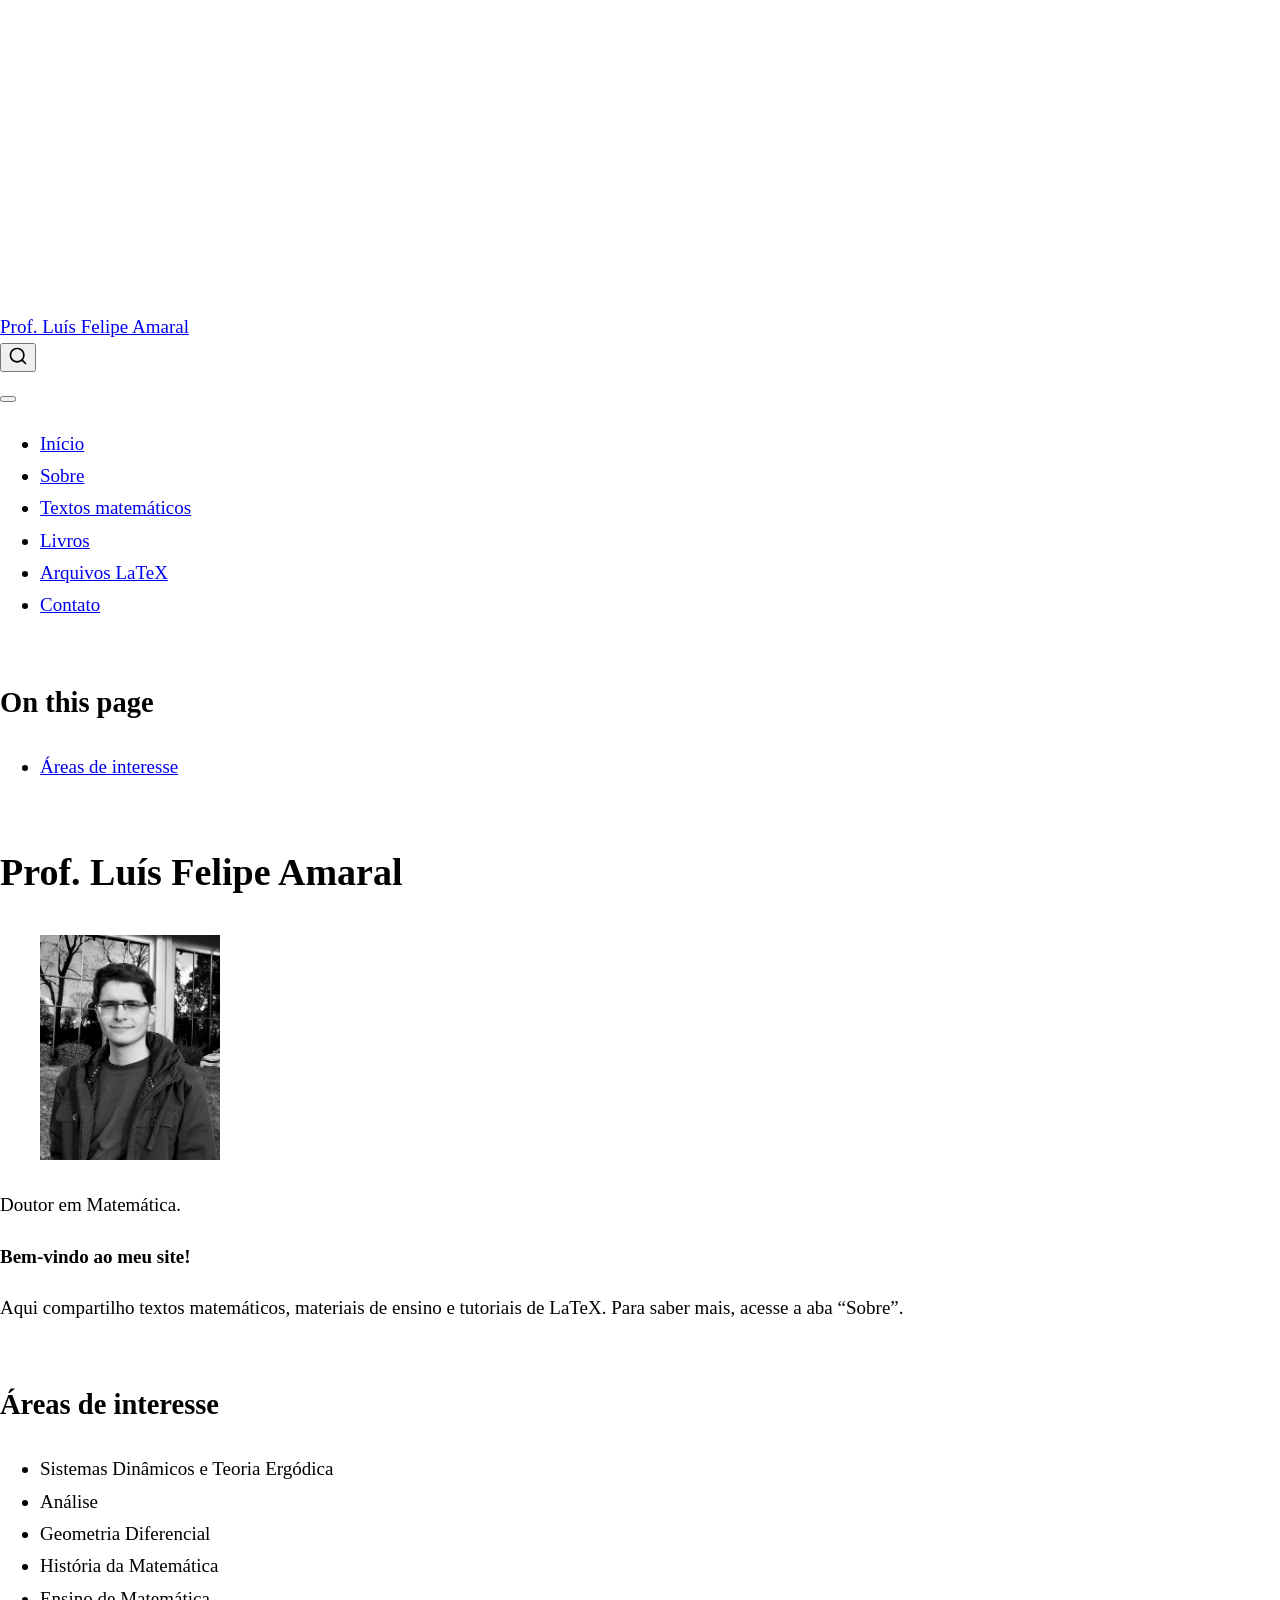
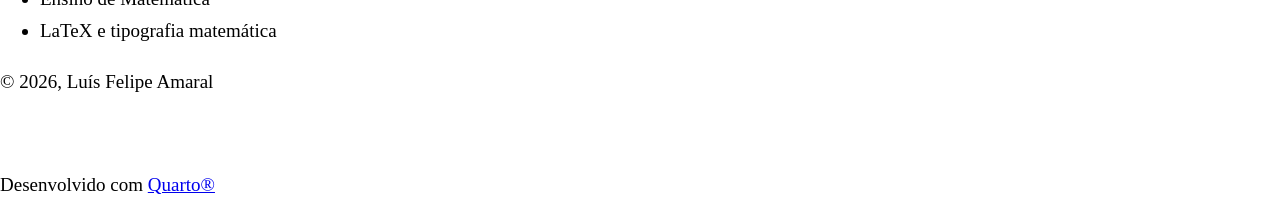
==== index.html @ c72cdb97 "Built site for gh-pages" ====
<!DOCTYPE html>
<html xmlns="http://www.w3.org/1999/xhtml" lang="en" xml:lang="en"><head>

<meta charset="utf-8">
<meta name="generator" content="quarto-1.9.38">

<meta name="viewport" content="width=device-width, initial-scale=1.0, user-scalable=yes">


<title>Prof.&nbsp;Luís Felipe Amaral</title>
<style>
/* Default styles provided by pandoc.
** See https://pandoc.org/MANUAL.html#variables-for-html for config info.
*/
code{white-space: pre-wrap;}
span.smallcaps{font-variant: small-caps;}
div.columns{display: flex; gap: min(4vw, 1.5em);}
div.column{flex: auto; overflow-x: auto;}
div.hanging-indent{margin-left: 1.5em; text-indent: -1.5em;}
ul.task-list{list-style: none;}
ul.task-list li input[type="checkbox"] {
  width: 0.8em;
  margin: 0 0.8em 0.2em -1em; /* quarto-specific, see https://github.com/quarto-dev/quarto-cli/issues/4556 */ 
  vertical-align: middle;
}
</style>


<script src="site_libs/quarto-nav/quarto-nav.js"></script>
<script src="site_libs/clipboard/clipboard.min.js"></script>
<script src="site_libs/quarto-search/autocomplete.umd.js"></script>
<script src="site_libs/quarto-search/fuse.min.js"></script>
<script src="site_libs/quarto-search/quarto-search.js"></script>
<meta name="quarto:offset" content="./">
<script src="site_libs/quarto-html/quarto.js" type="module"></script>
<script src="site_libs/quarto-html/tabsets/tabsets.js" type="module"></script>
<script src="site_libs/quarto-html/popper.min.js"></script>
<script src="site_libs/quarto-html/tippy.umd.min.js"></script>
<script src="site_libs/quarto-html/anchor.min.js"></script>
<link href="site_libs/quarto-html/tippy.css" rel="stylesheet">
<link href="site_libs/quarto-html/quarto-syntax-highlighting-15634bcf2e68342d4ad2dfa704d543f6.css" rel="stylesheet" id="quarto-text-highlighting-styles">
<script src="site_libs/bootstrap/bootstrap.min.js"></script>
<link href="site_libs/bootstrap/bootstrap-icons.css" rel="stylesheet">
<link href="site_libs/bootstrap/bootstrap-158031087360bce0ff56dc785ce39e06.min.css" rel="stylesheet" append-hash="true" id="quarto-bootstrap" data-mode="light">
<script id="quarto-search-options" type="application/json">{
  "location": "navbar",
  "copy-button": false,
  "collapse-after": 3,
  "panel-placement": "end",
  "type": "overlay",
  "limit": 50,
  "keyboard-shortcut": [
    "f",
    "/",
    "s"
  ],
  "show-item-context": false,
  "language": {
    "search-no-results-text": "No results",
    "search-matching-documents-text": "matching documents",
    "search-copy-link-title": "Copy link to search",
    "search-hide-matches-text": "Hide additional matches",
    "search-more-match-text": "more match in this document",
    "search-more-matches-text": "more matches in this document",
    "search-clear-button-title": "Clear",
    "search-text-placeholder": "",
    "search-detached-cancel-button-title": "Cancel",
    "search-submit-button-title": "Submit",
    "search-label": "Search"
  }
}</script>


<link rel="stylesheet" href="styles.css">
</head>

<body class="nav-fixed quarto-light">

<div id="quarto-search-results"></div>
  <header id="quarto-header" class="headroom fixed-top">
    <nav class="navbar navbar-expand-lg " data-bs-theme="dark">
      <div class="navbar-container container-fluid">
      <div class="navbar-brand-container mx-auto">
    <a class="navbar-brand" href="./index.html">
    <span class="navbar-title">Prof.&nbsp;Luís Felipe Amaral</span>
    </a>
  </div>
            <div id="quarto-search" class="" title="Search"></div>
          <button class="navbar-toggler" type="button" data-bs-toggle="collapse" data-bs-target="#navbarCollapse" aria-controls="navbarCollapse" role="menu" aria-expanded="false" aria-label="Toggle navigation" onclick="if (window.quartoToggleHeadroom) { window.quartoToggleHeadroom(); }">
  <span class="navbar-toggler-icon"></span>
</button>
          <div class="collapse navbar-collapse" id="navbarCollapse">
            <ul class="navbar-nav navbar-nav-scroll me-auto">
  <li class="nav-item">
    <a class="nav-link active" href="./index.html" aria-current="page"> 
<span class="menu-text">Início</span></a>
  </li>  
  <li class="nav-item">
    <a class="nav-link" href="./about.html"> 
<span class="menu-text">Sobre</span></a>
  </li>  
  <li class="nav-item">
    <a class="nav-link" href="./notes.html"> 
<span class="menu-text">Textos matemáticos</span></a>
  </li>  
  <li class="nav-item">
    <a class="nav-link" href="./books.html"> 
<span class="menu-text">Livros</span></a>
  </li>  
  <li class="nav-item">
    <a class="nav-link" href="./latex.html"> 
<span class="menu-text">Arquivos LaTeX</span></a>
  </li>  
  <li class="nav-item">
    <a class="nav-link" href="./contact.html"> 
<span class="menu-text">Contato</span></a>
  </li>  
</ul>
          </div> <!-- /navcollapse -->
            <div class="quarto-navbar-tools">
  <a href="" class="quarto-reader-toggle quarto-navigation-tool px-1" onclick="window.quartoToggleReader(); return false;" title="Toggle reader mode">
  <div class="quarto-reader-toggle-btn">
  <i class="bi"></i>
  </div>
</a>
</div>
      </div> <!-- /container-fluid -->
    </nav>
</header>
<!-- content -->
<div id="quarto-content" class="quarto-container page-columns page-rows-contents page-layout-article page-navbar">
<!-- sidebar -->
<!-- margin-sidebar -->
    <div id="quarto-margin-sidebar" class="sidebar margin-sidebar">
        <nav id="TOC" role="doc-toc" class="toc-active">
    <h2 id="toc-title">On this page</h2>
   
  <ul>
  <li><a href="#áreas-de-interesse" id="toc-áreas-de-interesse" class="nav-link active" data-scroll-target="#áreas-de-interesse">Áreas de interesse</a></li>
  </ul>
</nav>
    </div>
<!-- main -->
<main class="content" id="quarto-document-content">

<header id="title-block-header" class="quarto-title-block default">
<div class="quarto-title">
<h1 class="title">Prof.&nbsp;Luís Felipe Amaral</h1>
</div>



<div class="quarto-title-meta">

    
  
    
  </div>
  


</header>


<div class="quarto-figure quarto-figure-right">
<figure class="figure">
<p><img src="images/profile.jpeg" class="img-fluid quarto-figure quarto-figure-right figure-img" width="180"></p>
</figure>
</div>
<p>Doutor em Matemática.</p>
<p><strong>Bem-vindo ao meu site!</strong></p>
<p>Aqui compartilho textos matemáticos, materiais de ensino e tutoriais de LaTeX. Para saber mais, acesse a aba “Sobre”.</p>
<section id="áreas-de-interesse" class="level2">
<h2 class="anchored" data-anchor-id="áreas-de-interesse">Áreas de interesse</h2>
<ul>
<li>Sistemas Dinâmicos e Teoria Ergódica</li>
<li>Análise</li>
<li>Geometria Diferencial</li>
<li>História da Matemática</li>
<li>Ensino de Matemática</li>
<li>LaTeX e tipografia matemática</li>
</ul>


</section>

<a onclick="window.scrollTo(0, 0); return false;" role="button" id="quarto-back-to-top"><i class="bi bi-arrow-up"></i> Back to top</a></main> <!-- /main -->
<script id="quarto-html-after-body" type="application/javascript">
  window.document.addEventListener("DOMContentLoaded", function (event) {
    const icon = "";
    const anchorJS = new window.AnchorJS();
    anchorJS.options = {
      placement: 'right',
      icon: icon
    };
    anchorJS.add('.anchored');
    const isCodeAnnotation = (el) => {
      for (const clz of el.classList) {
        if (clz.startsWith('code-annotation-')) {                     
          return true;
        }
      }
      return false;
    }
    const onCopySuccess = function(e) {
      // button target
      const button = e.trigger;
      // don't keep focus
      button.blur();
      // flash "checked"
      button.classList.add('code-copy-button-checked');
      var currentTitle = button.getAttribute("title");
      button.setAttribute("title", "Copied!");
      let tooltip;
      if (window.bootstrap) {
        button.setAttribute("data-bs-toggle", "tooltip");
        button.setAttribute("data-bs-placement", "left");
        button.setAttribute("data-bs-title", "Copied!");
        tooltip = new bootstrap.Tooltip(button, 
          { trigger: "manual", 
            customClass: "code-copy-button-tooltip",
            offset: [0, -8]});
        tooltip.show();    
      }
      setTimeout(function() {
        if (tooltip) {
          tooltip.hide();
          button.removeAttribute("data-bs-title");
          button.removeAttribute("data-bs-toggle");
          button.removeAttribute("data-bs-placement");
        }
        button.setAttribute("title", currentTitle);
        button.classList.remove('code-copy-button-checked');
      }, 1000);
      // clear code selection
      e.clearSelection();
    }
    const getTextToCopy = function(trigger) {
      const outerScaffold = trigger.parentElement.cloneNode(true);
      const codeEl = outerScaffold.querySelector('code');
      for (const childEl of codeEl.children) {
        if (isCodeAnnotation(childEl)) {
          childEl.remove();
        }
      }
      return codeEl.innerText;
    }
    const clipboard = new window.ClipboardJS('.code-copy-button:not([data-in-quarto-modal])', {
      text: getTextToCopy
    });
    clipboard.on('success', onCopySuccess);
    if (window.document.getElementById('quarto-embedded-source-code-modal')) {
      const clipboardModal = new window.ClipboardJS('.code-copy-button[data-in-quarto-modal]', {
        text: getTextToCopy,
        container: window.document.getElementById('quarto-embedded-source-code-modal')
      });
      clipboardModal.on('success', onCopySuccess);
    }
      var localhostRegex = new RegExp(/^(?:http|https):\/\/localhost\:?[0-9]*\//);
      var mailtoRegex = new RegExp(/^mailto:/);
        var filterRegex = new RegExp('/' + window.location.host + '/');
      var isInternal = (href) => {
          return filterRegex.test(href) || localhostRegex.test(href) || mailtoRegex.test(href);
      }
      // Inspect non-navigation links and adorn them if external
     var links = window.document.querySelectorAll('a[href]:not(.nav-link):not(.navbar-brand):not(.toc-action):not(.sidebar-link):not(.sidebar-item-toggle):not(.pagination-link):not(.no-external):not([aria-hidden]):not(.dropdown-item):not(.quarto-navigation-tool):not(.about-link)');
      for (var i=0; i<links.length; i++) {
        const link = links[i];
        if (!isInternal(link.href)) {
          // undo the damage that might have been done by quarto-nav.js in the case of
          // links that we want to consider external
          if (link.dataset.originalHref !== undefined) {
            link.href = link.dataset.originalHref;
          }
        }
      }
    function tippyHover(el, contentFn, onTriggerFn, onUntriggerFn) {
      const config = {
        allowHTML: true,
        maxWidth: 500,
        delay: 100,
        arrow: false,
        appendTo: function(el) {
            return el.parentElement;
        },
        interactive: true,
        interactiveBorder: 10,
        theme: 'quarto',
        placement: 'bottom-start',
      };
      if (contentFn) {
        config.content = contentFn;
      }
      if (onTriggerFn) {
        config.onTrigger = onTriggerFn;
      }
      if (onUntriggerFn) {
        config.onUntrigger = onUntriggerFn;
      }
      window.tippy(el, config); 
    }
    const noterefs = window.document.querySelectorAll('a[role="doc-noteref"]');
    for (var i=0; i<noterefs.length; i++) {
      const ref = noterefs[i];
      tippyHover(ref, function() {
        // use id or data attribute instead here
        let href = ref.getAttribute('data-footnote-href') || ref.getAttribute('href');
        try { href = new URL(href).hash; } catch {}
        const id = href.replace(/^#\/?/, "");
        const note = window.document.getElementById(id);
        if (note) {
          return note.innerHTML;
        } else {
          return "";
        }
      });
    }
    const xrefs = window.document.querySelectorAll('a.quarto-xref');
    const processXRef = (id, note) => {
      // Strip column container classes
      const stripColumnClz = (el) => {
        el.classList.remove("page-full", "page-columns");
        if (el.children) {
          for (const child of el.children) {
            stripColumnClz(child);
          }
        }
      }
      stripColumnClz(note)
      if (id === null || id.startsWith('sec-')) {
        // Special case sections, only their first couple elements
        const container = document.createElement("div");
        if (note.children && note.children.length > 2) {
          container.appendChild(note.children[0].cloneNode(true));
          for (let i = 1; i < note.children.length; i++) {
            const child = note.children[i];
            if (child.tagName === "P" && child.innerText === "") {
              continue;
            } else {
              container.appendChild(child.cloneNode(true));
              break;
            }
          }
          if (window.Quarto?.typesetMath) {
            window.Quarto.typesetMath(container);
          }
          return container.innerHTML
        } else {
          if (window.Quarto?.typesetMath) {
            window.Quarto.typesetMath(note);
          }
          return note.innerHTML;
        }
      } else {
        // Remove any anchor links if they are present
        const anchorLink = note.querySelector('a.anchorjs-link');
        if (anchorLink) {
          anchorLink.remove();
        }
        if (window.Quarto?.typesetMath) {
          window.Quarto.typesetMath(note);
        }
        if (note.classList.contains("callout")) {
          return note.outerHTML;
        } else {
          return note.innerHTML;
        }
      }
    }
    for (var i=0; i<xrefs.length; i++) {
      const xref = xrefs[i];
      tippyHover(xref, undefined, function(instance) {
        instance.disable();
        let url = xref.getAttribute('href');
        let hash = undefined; 
        if (url.startsWith('#')) {
          hash = url;
        } else {
          try { hash = new URL(url).hash; } catch {}
        }
        if (hash) {
          const id = hash.replace(/^#\/?/, "");
          const note = window.document.getElementById(id);
          if (note !== null) {
            try {
              const html = processXRef(id, note.cloneNode(true));
              instance.setContent(html);
            } finally {
              instance.enable();
              instance.show();
            }
          } else {
            // See if we can fetch this
            fetch(url.split('#')[0])
            .then(res => res.text())
            .then(html => {
              const parser = new DOMParser();
              const htmlDoc = parser.parseFromString(html, "text/html");
              const note = htmlDoc.getElementById(id);
              if (note !== null) {
                const html = processXRef(id, note);
                instance.setContent(html);
              } 
            }).finally(() => {
              instance.enable();
              instance.show();
            });
          }
        } else {
          // See if we can fetch a full url (with no hash to target)
          // This is a special case and we should probably do some content thinning / targeting
          fetch(url)
          .then(res => res.text())
          .then(html => {
            const parser = new DOMParser();
            const htmlDoc = parser.parseFromString(html, "text/html");
            const note = htmlDoc.querySelector('main.content');
            if (note !== null) {
              // This should only happen for chapter cross references
              // (since there is no id in the URL)
              // remove the first header
              if (note.children.length > 0 && note.children[0].tagName === "HEADER") {
                note.children[0].remove();
              }
              const html = processXRef(null, note);
              instance.setContent(html);
            } 
          }).finally(() => {
            instance.enable();
            instance.show();
          });
        }
      }, function(instance) {
      });
    }
        let selectedAnnoteEl;
        const selectorForAnnotation = ( cell, annotation) => {
          let cellAttr = 'data-code-cell="' + cell + '"';
          let lineAttr = 'data-code-annotation="' +  annotation + '"';
          const selector = 'span[' + cellAttr + '][' + lineAttr + ']';
          return selector;
        }
        const selectCodeLines = (annoteEl) => {
          const doc = window.document;
          const targetCell = annoteEl.getAttribute("data-target-cell");
          const targetAnnotation = annoteEl.getAttribute("data-target-annotation");
          const annoteSpan = window.document.querySelector(selectorForAnnotation(targetCell, targetAnnotation));
          const lines = annoteSpan.getAttribute("data-code-lines").split(",");
          const lineIds = lines.map((line) => {
            return targetCell + "-" + line;
          })
          let top = null;
          let height = null;
          let parent = null;
          if (lineIds.length > 0) {
              //compute the position of the single el (top and bottom and make a div)
              const el = window.document.getElementById(lineIds[0]);
              top = el.offsetTop;
              height = el.offsetHeight;
              parent = el.parentElement.parentElement;
            if (lineIds.length > 1) {
              const lastEl = window.document.getElementById(lineIds[lineIds.length - 1]);
              const bottom = lastEl.offsetTop + lastEl.offsetHeight;
              height = bottom - top;
            }
            if (top !== null && height !== null && parent !== null) {
              // cook up a div (if necessary) and position it 
              let div = window.document.getElementById("code-annotation-line-highlight");
              if (div === null) {
                div = window.document.createElement("div");
                div.setAttribute("id", "code-annotation-line-highlight");
                div.style.position = 'absolute';
                parent.appendChild(div);
              }
              div.style.top = top - 2 + "px";
              div.style.height = height + 4 + "px";
              div.style.left = 0;
              let gutterDiv = window.document.getElementById("code-annotation-line-highlight-gutter");
              if (gutterDiv === null) {
                gutterDiv = window.document.createElement("div");
                gutterDiv.setAttribute("id", "code-annotation-line-highlight-gutter");
                gutterDiv.style.position = 'absolute';
                const codeCell = window.document.getElementById(targetCell);
                const gutter = codeCell.querySelector('.code-annotation-gutter');
                gutter.appendChild(gutterDiv);
              }
              gutterDiv.style.top = top - 2 + "px";
              gutterDiv.style.height = height + 4 + "px";
            }
            selectedAnnoteEl = annoteEl;
          }
        };
        const unselectCodeLines = () => {
          const elementsIds = ["code-annotation-line-highlight", "code-annotation-line-highlight-gutter"];
          elementsIds.forEach((elId) => {
            const div = window.document.getElementById(elId);
            if (div) {
              div.remove();
            }
          });
          selectedAnnoteEl = undefined;
        };
          // Handle positioning of the toggle
      window.addEventListener(
        "resize",
        throttle(() => {
          elRect = undefined;
          if (selectedAnnoteEl) {
            selectCodeLines(selectedAnnoteEl);
          }
        }, 10)
      );
      function throttle(fn, ms) {
      let throttle = false;
      let timer;
        return (...args) => {
          if(!throttle) { // first call gets through
              fn.apply(this, args);
              throttle = true;
          } else { // all the others get throttled
              if(timer) clearTimeout(timer); // cancel #2
              timer = setTimeout(() => {
                fn.apply(this, args);
                timer = throttle = false;
              }, ms);
          }
        };
      }
        // Attach click handler to the DT
        const annoteDls = window.document.querySelectorAll('dt[data-target-cell]');
        for (const annoteDlNode of annoteDls) {
          annoteDlNode.addEventListener('click', (event) => {
            const clickedEl = event.target;
            if (clickedEl !== selectedAnnoteEl) {
              unselectCodeLines();
              const activeEl = window.document.querySelector('dt[data-target-cell].code-annotation-active');
              if (activeEl) {
                activeEl.classList.remove('code-annotation-active');
              }
              selectCodeLines(clickedEl);
              clickedEl.classList.add('code-annotation-active');
            } else {
              // Unselect the line
              unselectCodeLines();
              clickedEl.classList.remove('code-annotation-active');
            }
          });
        }
    const findCites = (el) => {
      const parentEl = el.parentElement;
      if (parentEl) {
        const cites = parentEl.dataset.cites;
        if (cites) {
          return {
            el,
            cites: cites.split(' ')
          };
        } else {
          return findCites(el.parentElement)
        }
      } else {
        return undefined;
      }
    };
    var bibliorefs = window.document.querySelectorAll('a[role="doc-biblioref"]');
    for (var i=0; i<bibliorefs.length; i++) {
      const ref = bibliorefs[i];
      const citeInfo = findCites(ref);
      if (citeInfo) {
        tippyHover(citeInfo.el, function() {
          var popup = window.document.createElement('div');
          citeInfo.cites.forEach(function(cite) {
            var citeDiv = window.document.createElement('div');
            citeDiv.classList.add('hanging-indent');
            citeDiv.classList.add('csl-entry');
            var biblioDiv = window.document.getElementById('ref-' + cite);
            if (biblioDiv) {
              citeDiv.innerHTML = biblioDiv.innerHTML;
            }
            popup.appendChild(citeDiv);
          });
          return popup.innerHTML;
        });
      }
    }
  });
  </script>
</div> <!-- /content -->
<footer class="footer">
  <div class="nav-footer">
    <div class="nav-footer-left">
<p>© 2026, Luís Felipe Amaral</p>
</div>   
    <div class="nav-footer-center">
      &nbsp;
    </div>
    <div class="nav-footer-right">
<p>Desenvolvido com <a href="https://quarto.org">Quarto®</a></p>
</div>
  </div>
</footer>




</body></html>
---- site_libs/quarto-html/tippy.css ----
.tippy-box[data-animation=fade][data-state=hidden]{opacity:0}[data-tippy-root]{max-width:calc(100vw - 10px)}.tippy-box{position:relative;background-color:#333;color:#fff;border-radius:4px;font-size:14px;line-height:1.4;white-space:normal;outline:0;transition-property:transform,visibility,opacity}.tippy-box[data-placement^=top]>.tippy-arrow{bottom:0}.tippy-box[data-placement^=top]>.tippy-arrow:before{bottom:-7px;left:0;border-width:8px 8px 0;border-top-color:initial;transform-origin:center top}.tippy-box[data-placement^=bottom]>.tippy-arrow{top:0}.tippy-box[data-placement^=bottom]>.tippy-arrow:before{top:-7px;left:0;border-width:0 8px 8px;border-bottom-color:initial;transform-origin:center bottom}.tippy-box[data-placement^=left]>.tippy-arrow{right:0}.tippy-box[data-placement^=left]>.tippy-arrow:before{border-width:8px 0 8px 8px;border-left-color:initial;right:-7px;transform-origin:center left}.tippy-box[data-placement^=right]>.tippy-arrow{left:0}.tippy-box[data-placement^=right]>.tippy-arrow:before{left:-7px;border-width:8px 8px 8px 0;border-right-color:initial;transform-origin:center right}.tippy-box[data-inertia][data-state=visible]{transition-timing-function:cubic-bezier(.54,1.5,.38,1.11)}.tippy-arrow{width:16px;height:16px;color:#333}.tippy-arrow:before{content:"";position:absolute;border-color:transparent;border-style:solid}.tippy-content{position:relative;padding:5px 9px;z-index:1}
---- site_libs/quarto-html/quarto-syntax-highlighting-15634bcf2e68342d4ad2dfa704d543f6.css ----
/* quarto syntax highlight colors */
:root {
  --quarto-hl-ot-color: #003B4F;
  --quarto-hl-at-color: #657422;
  --quarto-hl-ss-color: #20794D;
  --quarto-hl-an-color: #5E5E5E;
  --quarto-hl-fu-color: #4758AB;
  --quarto-hl-st-color: #20794D;
  --quarto-hl-cf-color: #003B4F;
  --quarto-hl-op-color: #5E5E5E;
  --quarto-hl-er-color: #AD0000;
  --quarto-hl-bn-color: #AD0000;
  --quarto-hl-al-color: #AD0000;
  --quarto-hl-va-color: #111111;
  --quarto-hl-bu-color: inherit;
  --quarto-hl-ex-color: inherit;
  --quarto-hl-pp-color: #AD0000;
  --quarto-hl-in-color: #5E5E5E;
  --quarto-hl-vs-color: #20794D;
  --quarto-hl-wa-color: #5E5E5E;
  --quarto-hl-do-color: #5E5E5E;
  --quarto-hl-im-color: #00769E;
  --quarto-hl-ch-color: #20794D;
  --quarto-hl-dt-color: #AD0000;
  --quarto-hl-fl-color: #AD0000;
  --quarto-hl-co-color: #5E5E5E;
  --quarto-hl-cv-color: #5E5E5E;
  --quarto-hl-cn-color: #8f5902;
  --quarto-hl-sc-color: #5E5E5E;
  --quarto-hl-dv-color: #AD0000;
  --quarto-hl-kw-color: #003B4F;
}

/* other quarto variables */
:root {
  --quarto-font-monospace: SFMono-Regular, Menlo, Monaco, Consolas, "Liberation Mono", "Courier New", monospace;
}

/* syntax highlight based on Pandoc's rules */
pre > code.sourceCode > span {
  color: #003B4F;
}

code.sourceCode > span {
  color: #003B4F;
}

div.sourceCode,
div.sourceCode pre.sourceCode {
  color: #003B4F;
}

/* Normal */
code span {
  color: #003B4F;
}

/* Alert */
code span.al {
  color: #AD0000;
  font-style: inherit;
}

/* Annotation */
code span.an {
  color: #5E5E5E;
  font-style: inherit;
}

/* Attribute */
code span.at {
  color: #657422;
  font-style: inherit;
}

/* BaseN */
code span.bn {
  color: #AD0000;
  font-style: inherit;
}

/* BuiltIn */
code span.bu {
  font-style: inherit;
}

/* ControlFlow */
code span.cf {
  color: #003B4F;
  font-weight: bold;
  font-style: inherit;
}

/* Char */
code span.ch {
  color: #20794D;
  font-style: inherit;
}

/* Constant */
code span.cn {
  color: #8f5902;
  font-style: inherit;
}

/* Comment */
code span.co {
  color: #5E5E5E;
  font-style: inherit;
}

/* CommentVar */
code span.cv {
  color: #5E5E5E;
  font-style: italic;
}

/* Documentation */
code span.do {
  color: #5E5E5E;
  font-style: italic;
}

/* DataType */
code span.dt {
  color: #AD0000;
  font-style: inherit;
}

/* DecVal */
code span.dv {
  color: #AD0000;
  font-style: inherit;
}

/* Error */
code span.er {
  color: #AD0000;
  font-style: inherit;
}

/* Extension */
code span.ex {
  font-style: inherit;
}

/* Float */
code span.fl {
  color: #AD0000;
  font-style: inherit;
}

/* Function */
code span.fu {
  color: #4758AB;
  font-style: inherit;
}

/* Import */
code span.im {
  color: #00769E;
  font-style: inherit;
}

/* Information */
code span.in {
  color: #5E5E5E;
  font-style: inherit;
}

/* Keyword */
code span.kw {
  color: #003B4F;
  font-weight: bold;
  font-style: inherit;
}

/* Operator */
code span.op {
  color: #5E5E5E;
  font-style: inherit;
}

/* Other */
code span.ot {
  color: #003B4F;
  font-style: inherit;
}

/* Preprocessor */
code span.pp {
  color: #AD0000;
  font-style: inherit;
}

/* SpecialChar */
code span.sc {
  color: #5E5E5E;
  font-style: inherit;
}

/* SpecialString */
code span.ss {
  color: #20794D;
  font-style: inherit;
}

/* String */
code span.st {
  color: #20794D;
  font-style: inherit;
}

/* Variable */
code span.va {
  color: #111111;
  font-style: inherit;
}

/* VerbatimString */
code span.vs {
  color: #20794D;
  font-style: inherit;
}

/* Warning */
code span.wa {
  color: #5E5E5E;
  font-style: italic;
}

.prevent-inlining {
  content: "</";
}

/*# sourceMappingURL=f23921c56f73e400b49028c9186a1aa0.css.map */
---- styles.css ----
/* css styles */
body {

    font-size: 19px;

    line-height: 1.7;

    max-width: 1280px;

    margin: auto;

}

h1 {

    margin-top: 1.5em;

    margin-bottom: 0.8em;

}

h2 {

    margin-top: 2em;

}

p {

    text-align: justify;

}
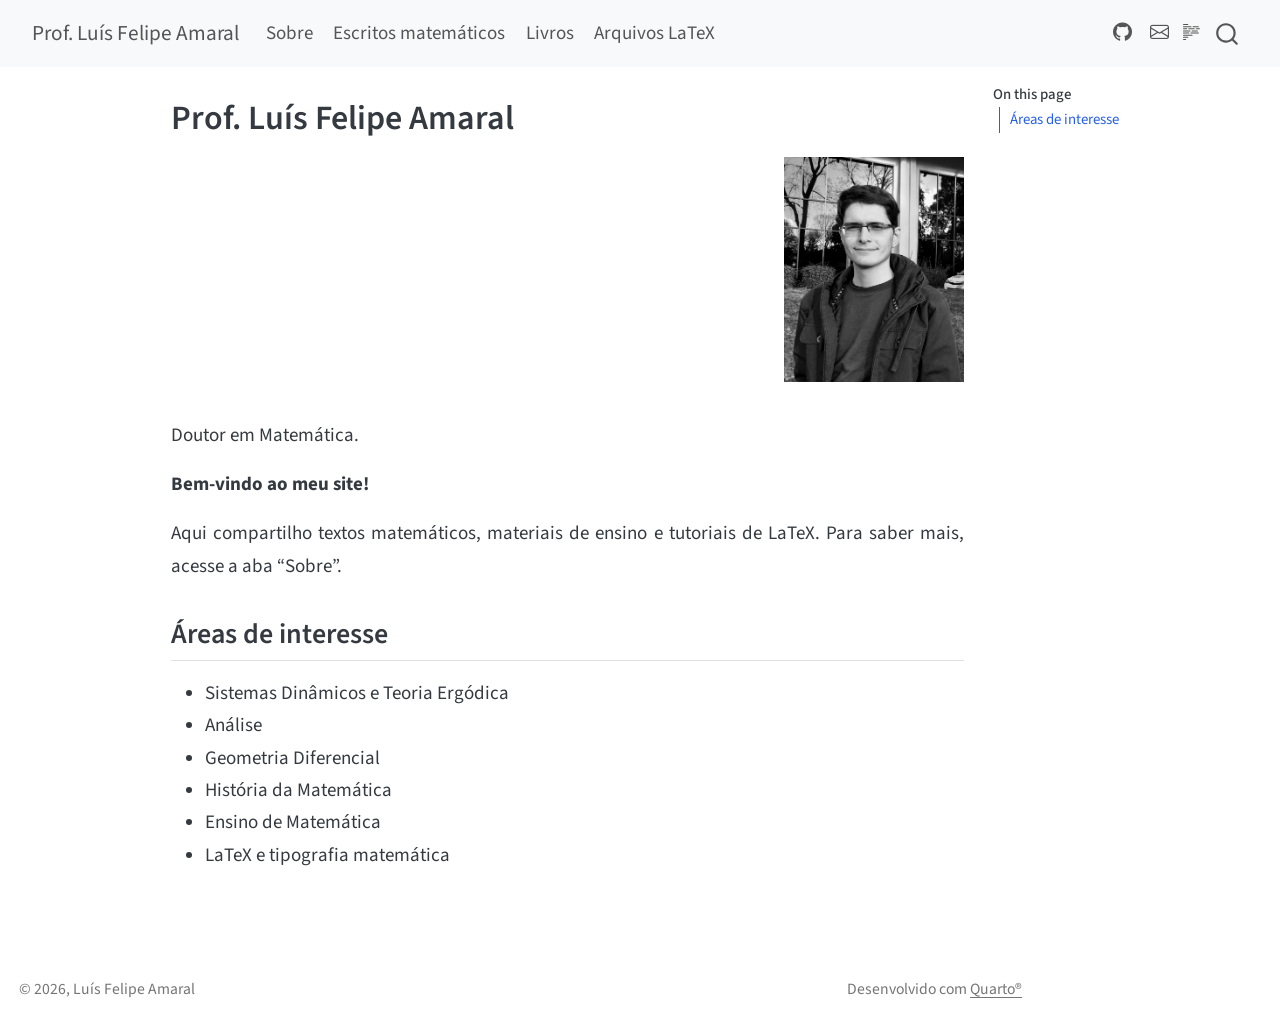
==== commit 6b12d2e9: "Built site for gh-pages" ====
--- a/index.html
+++ b/index.html
@@ -41,7 +41,7 @@
 <link href="site_libs/quarto-html/quarto-syntax-highlighting-15634bcf2e68342d4ad2dfa704d543f6.css" rel="stylesheet" id="quarto-text-highlighting-styles">
 <script src="site_libs/bootstrap/bootstrap.min.js"></script>
 <link href="site_libs/bootstrap/bootstrap-icons.css" rel="stylesheet">
-<link href="site_libs/bootstrap/bootstrap-158031087360bce0ff56dc785ce39e06.min.css" rel="stylesheet" append-hash="true" id="quarto-bootstrap" data-mode="light">
+<link href="site_libs/bootstrap/bootstrap-bba5ebae505b5c03f3f0d8040a416a6b.min.css" rel="stylesheet" append-hash="true" id="quarto-bootstrap" data-mode="light">
 <script id="quarto-search-options" type="application/json">{
   "location": "navbar",
   "copy-button": false,
@@ -69,6 +69,7 @@
     "search-label": "Search"
   }
 }</script>
+<link rel="stylesheet" href="https://cdn.jsdelivr.net/npm/bootstrap-icons@1.11.3/font/bootstrap-icons.min.css">
 
 
 <link rel="stylesheet" href="styles.css">
@@ -92,16 +93,12 @@
           <div class="collapse navbar-collapse" id="navbarCollapse">
             <ul class="navbar-nav navbar-nav-scroll me-auto">
   <li class="nav-item">
-    <a class="nav-link active" href="./index.html" aria-current="page"> 
-<span class="menu-text">Início</span></a>
-  </li>  
-  <li class="nav-item">
     <a class="nav-link" href="./about.html"> 
 <span class="menu-text">Sobre</span></a>
   </li>  
   <li class="nav-item">
     <a class="nav-link" href="./notes.html"> 
-<span class="menu-text">Textos matemáticos</span></a>
+<span class="menu-text">Escritos matemáticos</span></a>
   </li>  
   <li class="nav-item">
     <a class="nav-link" href="./books.html"> 
@@ -111,9 +108,17 @@
     <a class="nav-link" href="./latex.html"> 
 <span class="menu-text">Arquivos LaTeX</span></a>
   </li>  
-  <li class="nav-item">
-    <a class="nav-link" href="./contact.html"> 
-<span class="menu-text">Contato</span></a>
+</ul>
+            <ul class="navbar-nav navbar-nav-scroll ms-auto">
+  <li class="nav-item compact">
+    <a class="nav-link" href="https://github.com/luisfelipesamaral"> <i class="bi bi-github" role="img">
+</i> 
+<span class="menu-text"></span></a>
+  </li>  
+  <li class="nav-item compact">
+    <a class="nav-link" href="mailto:lfamaral.math@gmail.com"> <i class="bi bi-envelope" role="img">
+</i> 
+<span class="menu-text"></span></a>
   </li>  
 </ul>
           </div> <!-- /navcollapse -->
@@ -258,7 +263,7 @@
     }
       var localhostRegex = new RegExp(/^(?:http|https):\/\/localhost\:?[0-9]*\//);
       var mailtoRegex = new RegExp(/^mailto:/);
-        var filterRegex = new RegExp('/' + window.location.host + '/');
+        var filterRegex = new RegExp("https:\/\/luisfelipesamaral\.github\.io\/");
       var isInternal = (href) => {
           return filterRegex.test(href) || localhostRegex.test(href) || mailtoRegex.test(href);
       }
